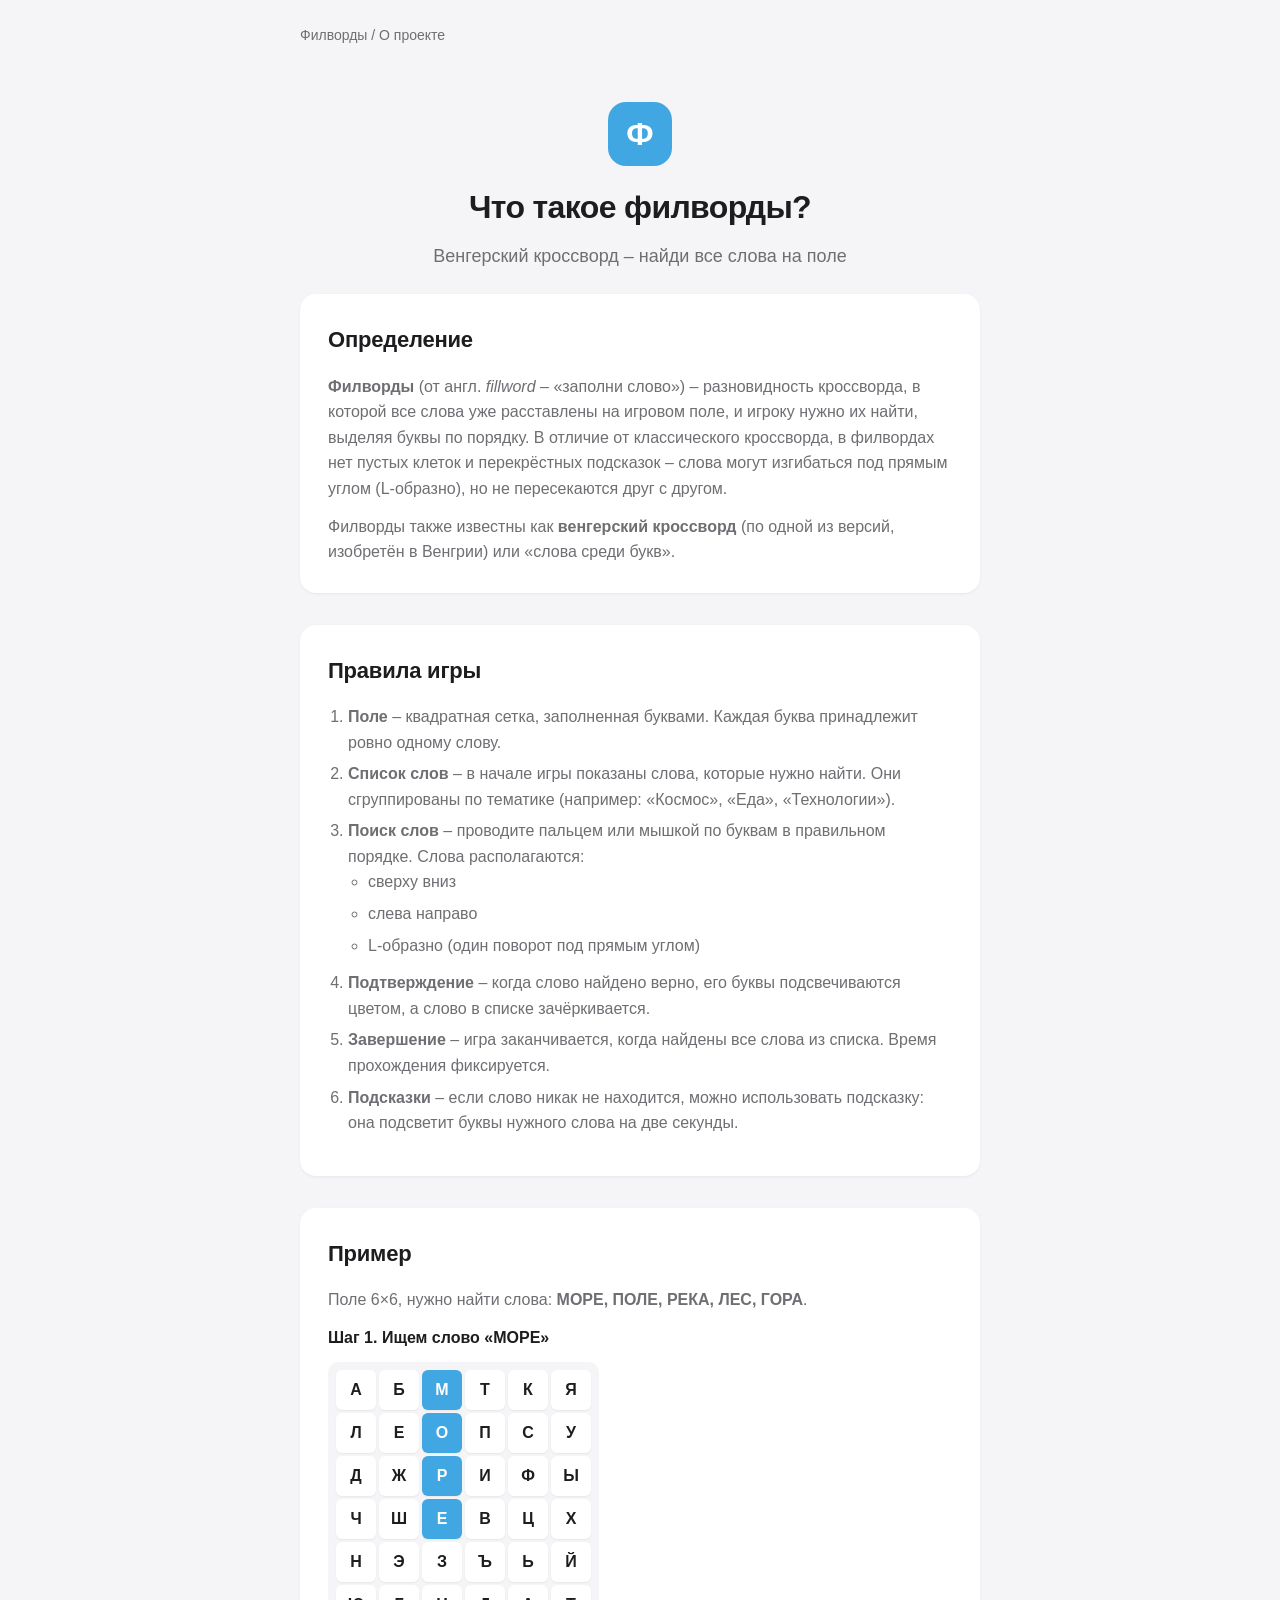
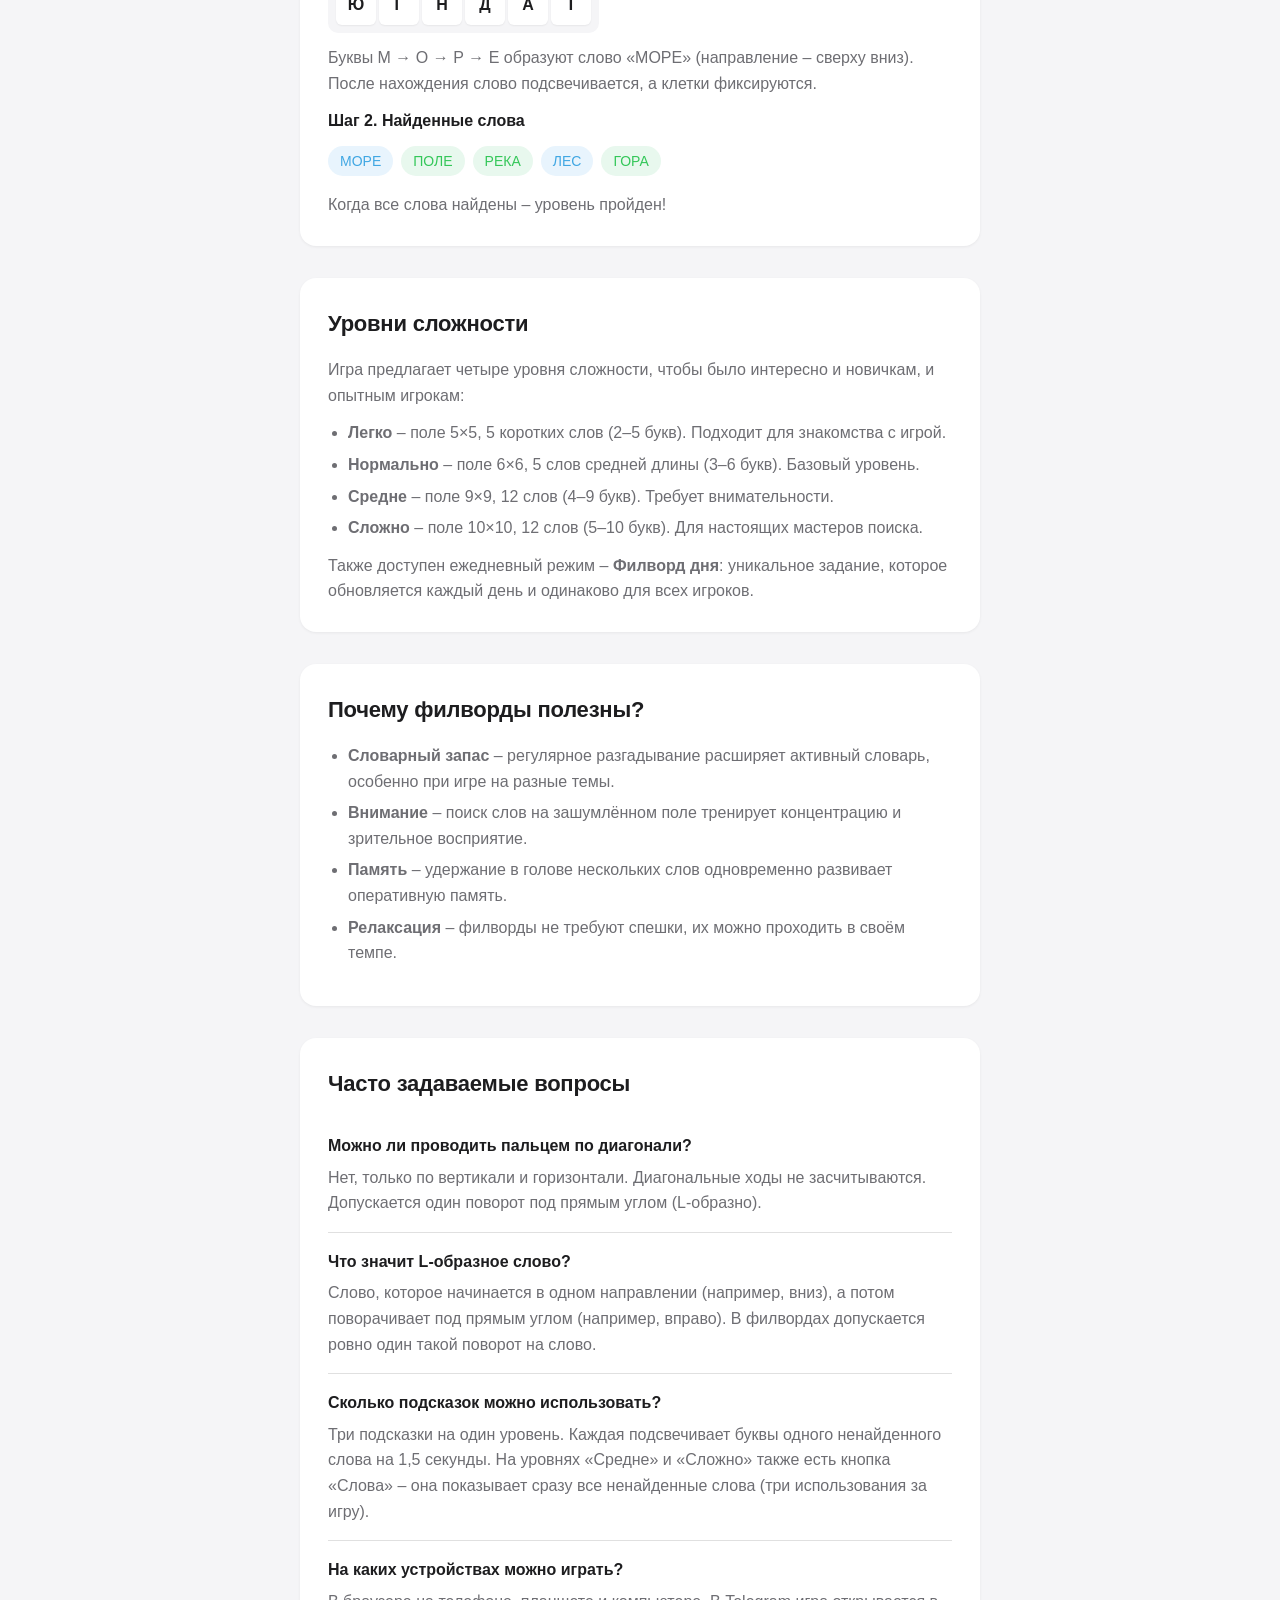
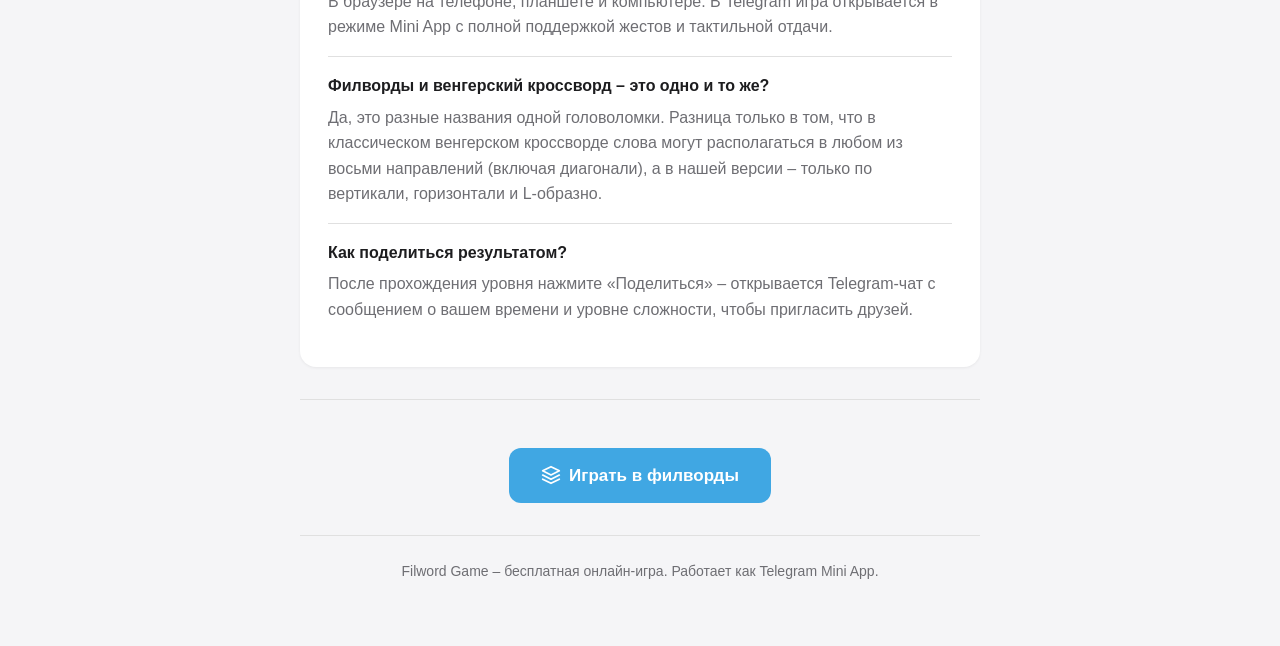
==== about.html @ 89232f8a "Add files via upload" ====
<!DOCTYPE html>
<html lang="ru">
<head>
    <meta charset="UTF-8">
    <meta name="viewport" content="width=device-width, initial-scale=1.0">
    <title>Филворды – что это такое, правила игры и примеры</title>
    <meta name="description" content="Филворды (венгерский кроссворд) – головоломка, где нужно находить слова на поле из букв. Правила, примеры, советы для начинающих. Играйте бесплатно онлайн.">
    <meta name="keywords" content="филворды, что такое филворды, правила филвордов, венгерский кроссворд, филворды онлайн, найти слова на поле, игра слов">
    <meta name="robots" content="index, follow">
    <meta name="author" content="Filword Game">

    <!-- Open Graph -->
    <meta property="og:title" content="Филворды – что это такое, правила игры и примеры">
    <meta property="og:description" content="Филворды (венгерский кроссворд) – головоломка, где нужно находить слова на поле из букв. Правила, примеры, советы для начинающих.">
    <meta property="og:type" content="website">
    <meta property="og:url" content="https://mikekomkoff.github.io/filword-game/about.html">
    <meta property="og:image" content="https://mikekomkoff.github.io/filword-game/og-image.png">
    <meta property="og:locale" content="ru_RU">

    <!-- Twitter Card -->
    <meta name="twitter:card" content="summary_large_image">
    <meta name="twitter:title" content="Филворды – что это такое, правила игры и примеры">
    <meta name="twitter:description" content="Филворды (венгерский кроссворд) – головоломка, где нужно находить слова на поле из букв. Правила, примеры, советы для начинающих.">
    <meta name="twitter:image" content="https://mikekomkoff.github.io/filword-game/og-image.png">

    <style>
        :root {
            --bg: #f5f5f7;
            --card: #ffffff;
            --text: #1d1d1f;
            --text-secondary: #6e6e73;
            --accent: #40a7e3;
            --accent-hover: #3598d1;
            --border: #e0e0e0;
            --radius: 16px;
        }

        * { margin: 0; padding: 0; box-sizing: border-box; }

        body {
            font-family: -apple-system, BlinkMacSystemFont, 'Segoe UI', Roboto, 'Helvetica Neue', Arial, sans-serif;
            background: var(--bg);
            color: var(--text);
            line-height: 1.6;
            -webkit-font-smoothing: antialiased;
        }

        .container {
            max-width: 720px;
            margin: 0 auto;
            padding: 24px 20px;
        }

        /* Header */
        header {
            text-align: center;
            padding: 40px 0 24px;
        }

        .logo {
            display: inline-flex;
            align-items: center;
            justify-content: center;
            width: 64px;
            height: 64px;
            border-radius: 18px;
            background: var(--accent);
            color: #fff;
            font-size: 32px;
            font-weight: bold;
            margin-bottom: 16px;
        }

        h1 {
            font-size: 32px;
            font-weight: 700;
            letter-spacing: -0.02em;
            margin-bottom: 8px;
        }

        .subtitle {
            font-size: 18px;
            color: var(--text-secondary);
        }

        /* Cards */
        section { margin-bottom: 32px; }

        .card {
            background: var(--card);
            border-radius: var(--radius);
            padding: 28px;
            margin-bottom: 16px;
            box-shadow: 0 1px 3px rgba(0,0,0,0.06);
        }

        h2 {
            font-size: 22px;
            font-weight: 600;
            margin-bottom: 16px;
            letter-spacing: -0.01em;
        }

        h3 {
            font-size: 17px;
            font-weight: 600;
            margin: 20px 0 8px;
            color: var(--text);
        }

        p { margin-bottom: 12px; color: var(--text-secondary); }
        p:last-child { margin-bottom: 0; }
        a { color: var(--accent); text-decoration: none; }
        a:hover { text-decoration: underline; }

        ul, ol {
            margin: 0 0 12px 20px;
            color: var(--text-secondary);
        }
        li { margin-bottom: 6px; }

        /* Example grid */
        .example-title {
            font-weight: 600;
            margin-bottom: 12px;
            color: var(--text);
        }

        .example-grid {
            display: inline-grid;
            grid-template-columns: repeat(6, 40px);
            gap: 3px;
            background: var(--bg);
            padding: 8px;
            border-radius: 10px;
            margin-bottom: 12px;
        }

        .example-grid .cell {
            width: 40px;
            height: 40px;
            display: flex;
            align-items: center;
            justify-content: center;
            background: var(--card);
            border-radius: 6px;
            font-size: 16px;
            font-weight: 600;
            color: var(--text);
            box-shadow: 0 1px 2px rgba(0,0,0,0.06);
        }

        .example-grid .cell.highlight {
            background: var(--accent);
            color: #fff;
        }

        .example-grid .cell.highlight2 {
            background: #34c759;
            color: #fff;
        }

        .example-words {
            display: flex;
            flex-wrap: wrap;
            gap: 8px;
            margin-bottom: 16px;
        }

        .example-words .tag {
            padding: 4px 12px;
            border-radius: 20px;
            font-size: 14px;
            font-weight: 500;
        }

        .example-words .tag.blue { background: #e8f4fd; color: var(--accent); }
        .example-words .tag.green { background: #e8f8ee; color: #34c759; }

        /* CTA */
        .cta {
            text-align: center;
            padding: 16px 0 32px;
        }

        .cta-btn {
            display: inline-flex;
            align-items: center;
            gap: 8px;
            padding: 14px 32px;
            border-radius: 12px;
            background: var(--accent);
            color: #fff;
            font-size: 17px;
            font-weight: 600;
            border: none;
            cursor: pointer;
            transition: background 0.2s;
            text-decoration: none;
        }

        .cta-btn:hover {
            background: var(--accent-hover);
            text-decoration: none;
        }

        /* FAQ */
        .faq-item {
            border-bottom: 1px solid var(--border);
            padding: 16px 0;
        }

        .faq-item:last-child { border-bottom: none; }

        .faq-q {
            font-weight: 600;
            margin-bottom: 6px;
            color: var(--text);
        }

        .faq-a { color: var(--text-secondary); }

        /* Footer */
        footer {
            text-align: center;
            padding: 24px 0 40px;
            font-size: 14px;
            color: var(--text-secondary);
            border-top: 1px solid var(--border);
        }

        footer a { color: var(--text-secondary); }

        /* Breadcrumbs */
        .breadcrumbs {
            font-size: 14px;
            color: var(--text-secondary);
            margin-bottom: 16px;
        }

        .breadcrumbs a { color: var(--text-secondary); }

        /* Divider */
        .divider {
            height: 1px;
            background: var(--border);
            margin: 32px 0;
        }

        @media (max-width: 480px) {
            .container { padding: 16px; }
            h1 { font-size: 26px; }
            .card { padding: 20px; }
            .example-grid { grid-template-columns: repeat(6, 34px); }
            .example-grid .cell { width: 34px; height: 34px; font-size: 14px; }
        }
    </style>
</head>
<body>
    <div class="container">
        <nav class="breadcrumbs">
            <a href="/filword-game/">Филворды</a> / О проекте
        </nav>

        <header>
            <div class="logo">Ф</div>
            <h1>Что такое филворды?</h1>
            <p class="subtitle">Венгерский кроссворд – найди все слова на поле</p>
        </header>

        <!-- What is -->
        <section>
            <div class="card">
                <h2>Определение</h2>
                <p><strong>Филворды</strong> (от англ. <em>fillword</em> – «заполни слово») – разновидность кроссворда, в которой все слова уже расставлены на игровом поле, и игроку нужно их найти, выделяя буквы по порядку. В отличие от классического кроссворда, в филвордах нет пустых клеток и перекрёстных подсказок – слова могут изгибаться под прямым углом (L-образно), но не пересекаются друг с другом.</p>
                <p>Филворды также известны как <strong>венгерский кроссворд</strong> (по одной из версий, изобретён в Венгрии) или «слова среди букв».</p>
            </div>
        </section>

        <!-- Rules -->
        <section>
            <div class="card">
                <h2>Правила игры</h2>
                <ol>
                    <li><strong>Поле</strong> – квадратная сетка, заполненная буквами. Каждая буква принадлежит ровно одному слову.</li>
                    <li><strong>Список слов</strong> – в начале игры показаны слова, которые нужно найти. Они сгруппированы по тематике (например: «Космос», «Еда», «Технологии»).</li>
                    <li><strong>Поиск слов</strong> – проводите пальцем или мышкой по буквам в правильном порядке. Слова располагаются:
                        <ul>
                            <li>сверху вниз</li>
                            <li>слева направо</li>
                            <li>L-образно (один поворот под прямым углом)</li>
                        </ul>
                    </li>
                    <li><strong>Подтверждение</strong> – когда слово найдено верно, его буквы подсвечиваются цветом, а слово в списке зачёркивается.</li>
                    <li><strong>Завершение</strong> – игра заканчивается, когда найдены все слова из списка. Время прохождения фиксируется.</li>
                    <li><strong>Подсказки</strong> – если слово никак не находится, можно использовать подсказку: она подсветит буквы нужного слова на две секунды.</li>
                </ol>
            </div>
        </section>

        <!-- Example -->
        <section>
            <div class="card">
                <h2>Пример</h2>
                <p>Поле 6×6, нужно найти слова: <strong>МОРЕ, ПОЛЕ, РЕКА, ЛЕС, ГОРА</strong>.</p>

                <div class="example-title">Шаг 1. Ищем слово «МОРЕ»</div>
                <div class="example-grid">
                    <div class="cell">А</div>
                    <div class="cell">Б</div>
                    <div class="cell highlight">М</div>
                    <div class="cell">Т</div>
                    <div class="cell">К</div>
                    <div class="cell">Я</div>
                    <div class="cell">Л</div>
                    <div class="cell">Е</div>
                    <div class="cell highlight">О</div>
                    <div class="cell">П</div>
                    <div class="cell">С</div>
                    <div class="cell">У</div>
                    <div class="cell">Д</div>
                    <div class="cell">Ж</div>
                    <div class="cell highlight">Р</div>
                    <div class="cell">И</div>
                    <div class="cell">Ф</div>
                    <div class="cell">Ы</div>
                    <div class="cell">Ч</div>
                    <div class="cell">Ш</div>
                    <div class="cell highlight">Е</div>
                    <div class="cell">В</div>
                    <div class="cell">Ц</div>
                    <div class="cell">Х</div>
                    <div class="cell">Н</div>
                    <div class="cell">Э</div>
                    <div class="cell">З</div>
                    <div class="cell">Ъ</div>
                    <div class="cell">Ь</div>
                    <div class="cell">Й</div>
                    <div class="cell">Ю</div>
                    <div class="cell">Г</div>
                    <div class="cell">Н</div>
                    <div class="cell">Д</div>
                    <div class="cell">А</div>
                    <div class="cell">Т</div>
                </div>

                <p>Буквы М → О → Р → Е образуют слово «МОРЕ» (направление – сверху вниз). После нахождения слово подсвечивается, а клетки фиксируются.</p>

                <div class="example-title">Шаг 2. Найденные слова</div>
                <div class="example-words">
                    <span class="tag blue">МОРЕ</span>
                    <span class="tag green">ПОЛЕ</span>
                    <span class="tag green">РЕКА</span>
                    <span class="tag blue">ЛЕС</span>
                    <span class="tag green">ГОРА</span>
                </div>

                <p>Когда все слова найдены – уровень пройден!</p>
            </div>
        </section>

        <!-- Difficulty levels -->
        <section>
            <div class="card">
                <h2>Уровни сложности</h2>
                <p>Игра предлагает четыре уровня сложности, чтобы было интересно и новичкам, и опытным игрокам:</p>
                <ul>
                    <li><strong>Легко</strong> – поле 5×5, 5 коротких слов (2–5 букв). Подходит для знакомства с игрой.</li>
                    <li><strong>Нормально</strong> – поле 6×6, 5 слов средней длины (3–6 букв). Базовый уровень.</li>
                    <li><strong>Средне</strong> – поле 9×9, 12 слов (4–9 букв). Требует внимательности.</li>
                    <li><strong>Сложно</strong> – поле 10×10, 12 слов (5–10 букв). Для настоящих мастеров поиска.</li>
                </ul>
                <p>Также доступен ежедневный режим – <strong>Филворд дня</strong>:
                уникальное задание, которое обновляется каждый день и одинаково для всех игроков.</p>
            </div>
        </section>

        <!-- Why play -->
        <section>
            <div class="card">
                <h2>Почему филворды полезны?</h2>
                <ul>
                    <li><strong>Словарный запас</strong> – регулярное разгадывание расширяет активный словарь, особенно при игре на разные темы.</li>
                    <li><strong>Внимание</strong> – поиск слов на зашумлённом поле тренирует концентрацию и зрительное восприятие.</li>
                    <li><strong>Память</strong> – удержание в голове нескольких слов одновременно развивает оперативную память.</li>
                    <li><strong>Релаксация</strong> – филворды не требуют спешки, их можно проходить в своём темпе.</li>
                </ul>
            </div>
        </section>

        <!-- FAQ -->
        <section>
            <div class="card">
                <h2>Часто задаваемые вопросы</h2>

                <div class="faq-item">
                    <div class="faq-q">Можно ли проводить пальцем по диагонали?</div>
                    <div class="faq-a">Нет, только по вертикали и горизонтали. Диагональные ходы не засчитываются. Допускается один поворот под прямым углом (L-образно).</div>
                </div>

                <div class="faq-item">
                    <div class="faq-q">Что значит L-образное слово?</div>
                    <div class="faq-a">Слово, которое начинается в одном направлении (например, вниз), а потом поворачивает под прямым углом (например, вправо). В филвордах допускается ровно один такой поворот на слово.</div>
                </div>

                <div class="faq-item">
                    <div class="faq-q">Сколько подсказок можно использовать?</div>
                    <div class="faq-a">Три подсказки на один уровень. Каждая подсвечивает буквы одного ненайденного слова на 1,5 секунды. На уровнях «Средне» и «Сложно» также есть кнопка «Слова» – она показывает сразу все ненайденные слова (три использования за игру).</div>
                </div>

                <div class="faq-item">
                    <div class="faq-q">На каких устройствах можно играть?</div>
                    <div class="faq-a">В браузере на телефоне, планшете и компьютере. В Telegram игра открывается в режиме Mini App с полной поддержкой жестов и тактильной отдачи.</div>
                </div>

                <div class="faq-item">
                    <div class="faq-q">Филворды и венгерский кроссворд – это одно и то же?</div>
                    <div class="faq-a">Да, это разные названия одной головоломки. Разница только в том, что в классическом венгерском кроссворде слова могут располагаться в любом из восьми направлений (включая диагонали), а в нашей версии – только по вертикали, горизонтали и L-образно.</div>
                </div>

                <div class="faq-item">
                    <div class="faq-q">Как поделиться результатом?</div>
                    <div class="faq-a">После прохождения уровня нажмите «Поделиться» – открывается Telegram-чат с сообщением о вашем времени и уровне сложности, чтобы пригласить друзей.</div>
                </div>
            </div>
        </section>

        <div class="divider"></div>

        <div class="cta">
            <a href="https://mikekomkoff.github.io/filword-game/" class="cta-btn">
                <svg width="20" height="20" viewBox="0 0 24 24" fill="none">
                    <path d="M12 2L2 7L12 12L22 7L12 2Z" stroke="currentColor" stroke-width="2" stroke-linecap="round" stroke-linejoin="round"/>
                    <path d="M2 17L12 22L22 17" stroke="currentColor" stroke-width="2" stroke-linecap="round" stroke-linejoin="round"/>
                    <path d="M2 12L12 17L22 12" stroke="currentColor" stroke-width="2" stroke-linecap="round" stroke-linejoin="round"/>
                </svg>
                Играть в филворды
            </a>
        </div>

        <footer>
            <p><a href="https://mikekomkoff.github.io/filword-game/">Filword Game</a> – бесплатная онлайн-игра. Работает как Telegram Mini App.</p>
        </footer>
    </div>
</body>
</html>
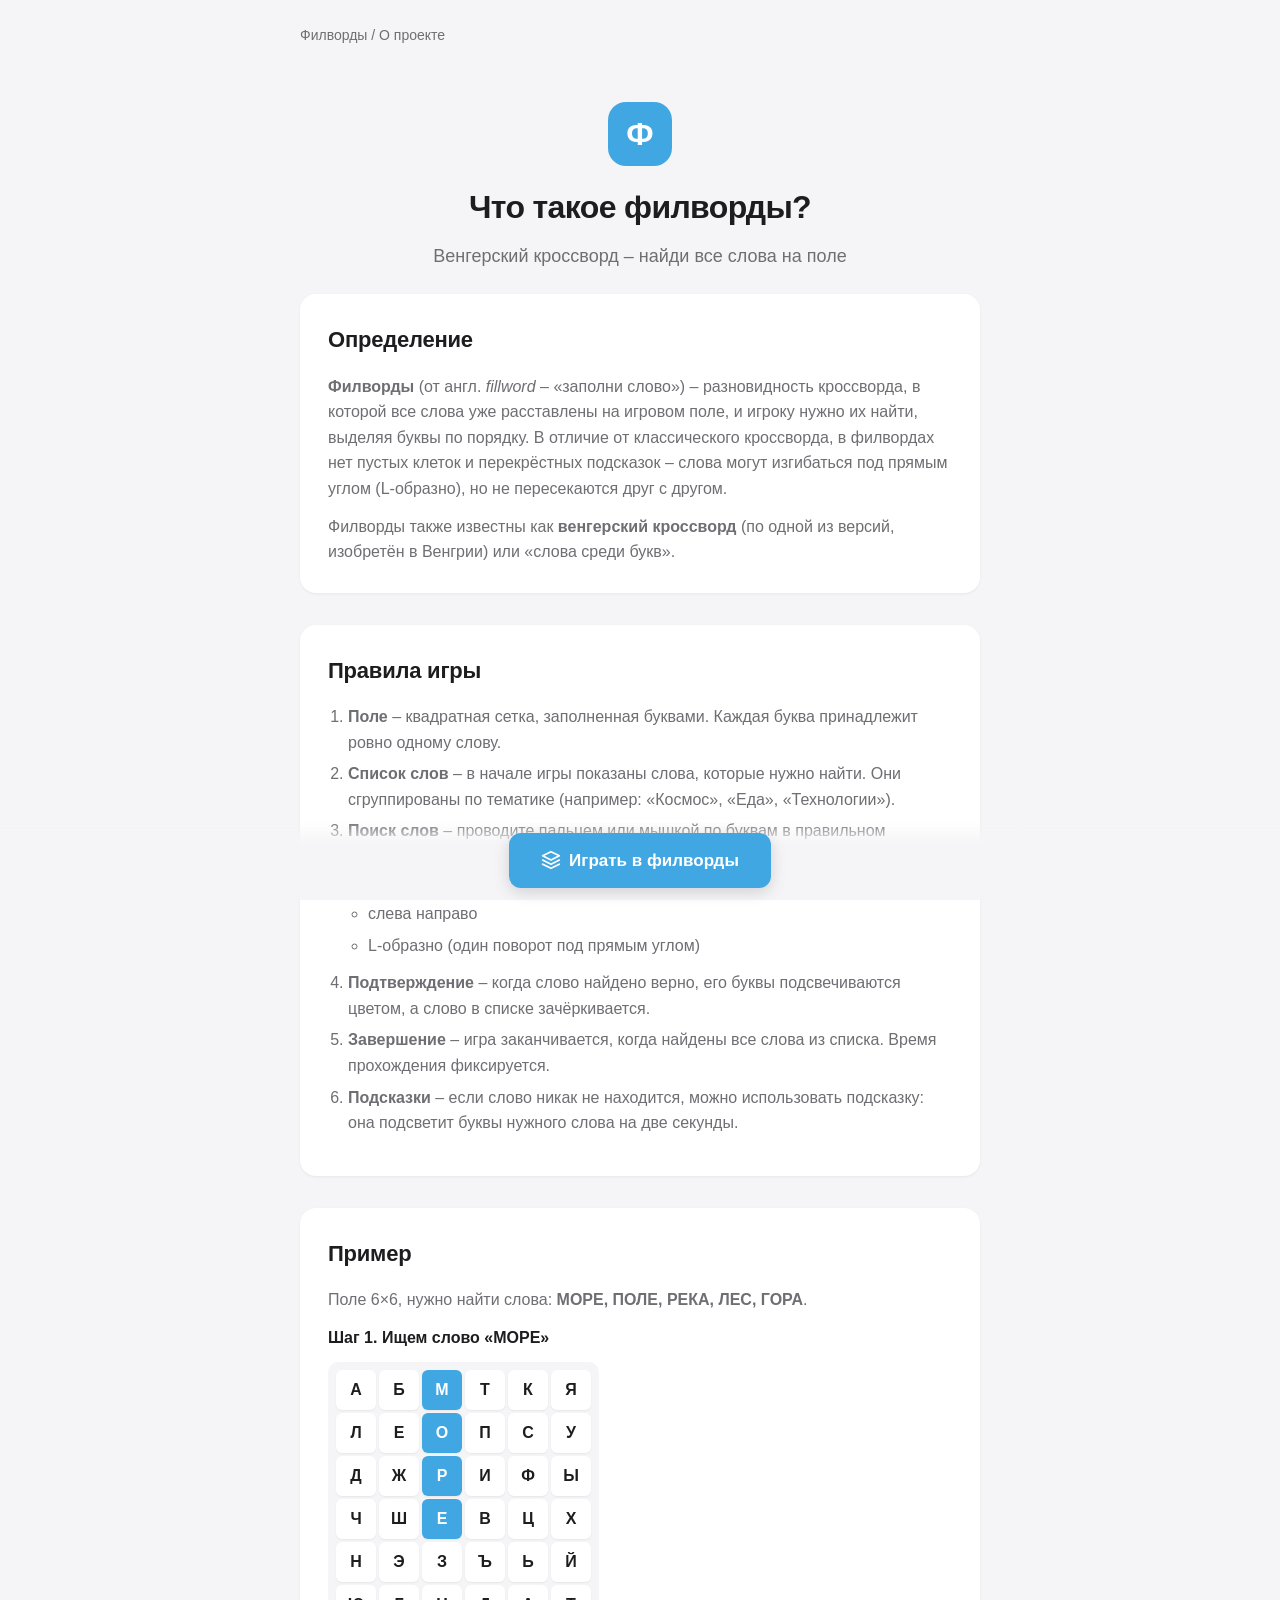
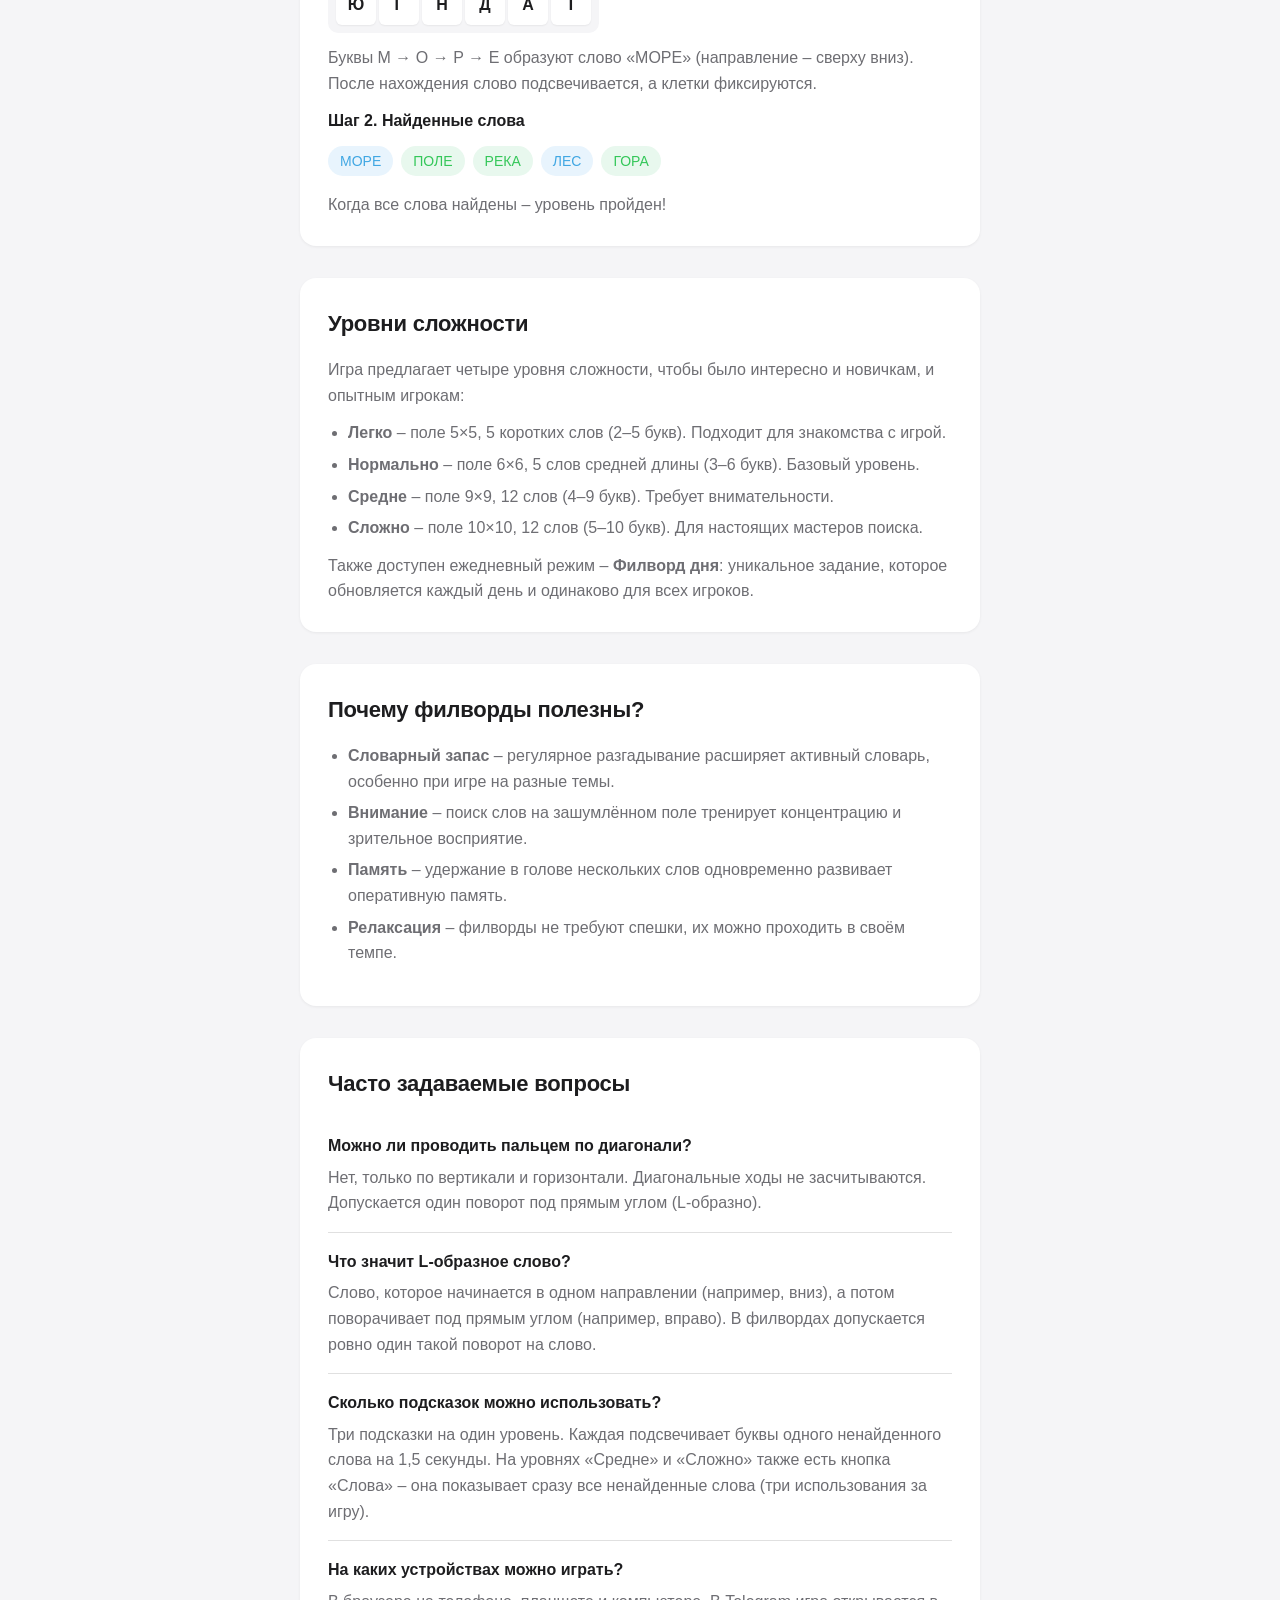
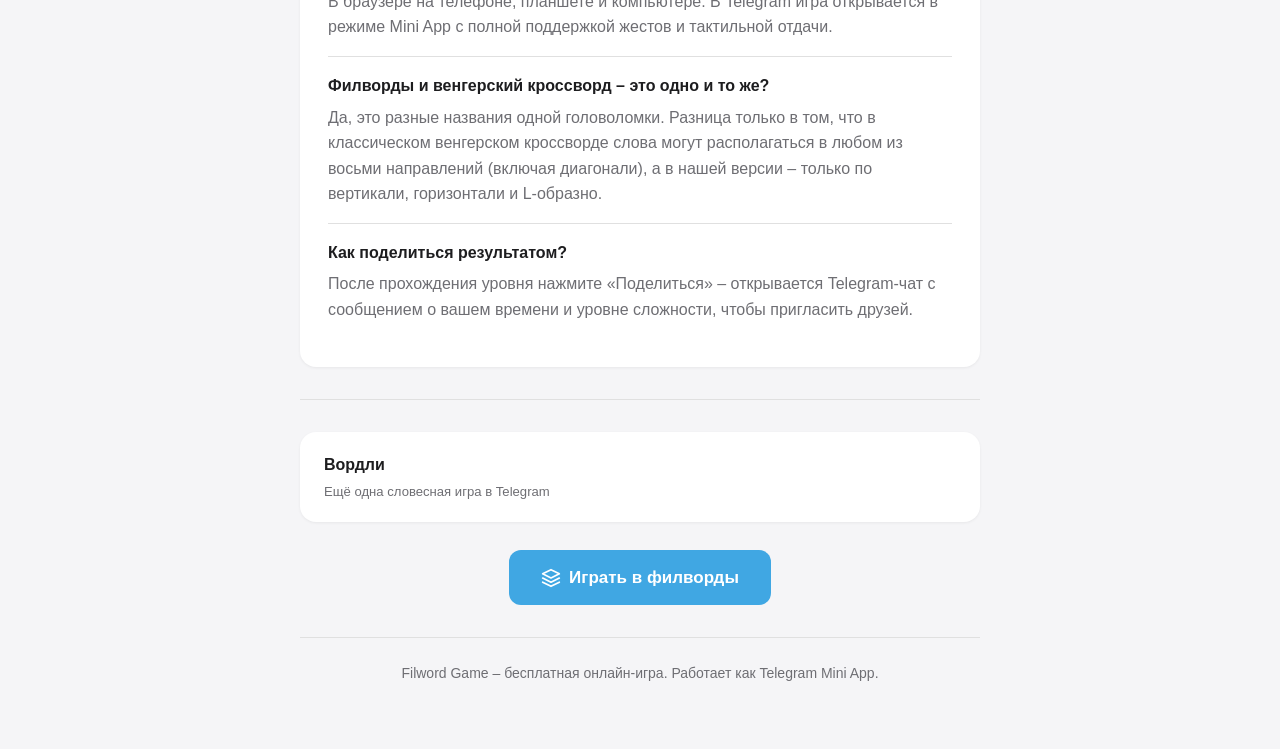
==== commit 48d18ee2: "Add files via upload" ====
--- a/about.html
+++ b/about.html
@@ -23,6 +23,7 @@
     <meta name="twitter:description" content="Филворды (венгерский кроссворд) – головоломка, где нужно находить слова на поле из букв. Правила, примеры, советы для начинающих.">
     <meta name="twitter:image" content="https://mikekomkoff.github.io/filword-game/og-image.png">
 
+    <script src="https://telegram.org/js/telegram-web-app.js"></script>
     <style>
         :root {
             --bg: #f5f5f7;
@@ -34,6 +35,20 @@
             --border: #e0e0e0;
             --radius: 16px;
         }
+
+        @media (prefers-color-scheme: dark) {
+            :root {
+                --bg: #000000;
+                --card: #1c1c1e;
+                --text: #ffffff;
+                --text-secondary: #8e8e93;
+                --border: #38383a;
+                --accent: #40a7e3;
+                --accent-hover: #6bbaf5;
+            }
+        }
+
+        html, body { overflow: auto !important; height: auto !important; touch-action: pan-y !important; overscroll-behavior: auto !important; }
 
         * { margin: 0; padding: 0; box-sizing: border-box; }
 
@@ -176,6 +191,24 @@
 
         .example-words .tag.blue { background: #e8f4fd; color: var(--accent); }
         .example-words .tag.green { background: #e8f8ee; color: #34c759; }
+
+        .link-card {
+            display: block;
+            background: var(--card);
+            border-radius: var(--radius);
+            padding: 20px 24px;
+            margin-bottom: 12px;
+            text-decoration: none;
+            color: var(--text);
+            transition: opacity 0.15s;
+            box-shadow: 0 1px 3px rgba(0,0,0,0.06);
+        }
+
+        .link-card:active { opacity: 0.7; }
+
+        .link-title { font-weight: 700; font-size: 1rem; margin-bottom: 4px; }
+
+        .link-desc { font-size: 0.82rem; color: var(--text-secondary); }
 
         /* CTA */
         .cta {
@@ -202,6 +235,31 @@
         .cta-btn:hover {
             background: var(--accent-hover);
             text-decoration: none;
+        }
+
+        .cta-fixed {
+            position: fixed;
+            bottom: 0;
+            left: 0;
+            right: 0;
+            display: flex;
+            justify-content: center;
+            padding: 12px 16px calc(12px + env(safe-area-inset-bottom, 0px));
+            background: linear-gradient(transparent, var(--bg) 30%);
+            z-index: 100;
+            pointer-events: none;
+            transition: opacity 0.3s, transform 0.3s;
+        }
+
+        .cta-fixed.hidden {
+            opacity: 0;
+            transform: translateY(20px);
+            pointer-events: none;
+        }
+
+        .cta-fixed .cta-btn {
+            pointer-events: auto;
+            box-shadow: 0 4px 16px rgba(0,0,0,0.15);
         }
 
         /* FAQ */
@@ -427,6 +485,11 @@
 
         <div class="divider"></div>
 
+        <a class="link-card" href="https://t.me/wordlegameru_bot" target="_blank">
+            <div class="link-title">Вордли</div>
+            <div class="link-desc">Ещё одна словесная игра в Telegram</div>
+        </a>
+
         <div class="cta">
             <a href="https://mikekomkoff.github.io/filword-game/" class="cta-btn">
                 <svg width="20" height="20" viewBox="0 0 24 24" fill="none">
@@ -442,5 +505,50 @@
             <p><a href="https://mikekomkoff.github.io/filword-game/">Filword Game</a> – бесплатная онлайн-игра. Работает как Telegram Mini App.</p>
         </footer>
     </div>
+    <div class="cta-fixed" id="ctaFixed">
+        <a href="https://mikekomkoff.github.io/filword-game/" class="cta-btn">
+            <svg width="20" height="20" viewBox="0 0 24 24" fill="none">
+                <path d="M12 2L2 7L12 12L22 7L12 2Z" stroke="currentColor" stroke-width="2" stroke-linecap="round" stroke-linejoin="round"/>
+                <path d="M2 17L12 22L22 17" stroke="currentColor" stroke-width="2" stroke-linecap="round" stroke-linejoin="round"/>
+                <path d="M2 12L12 17L22 12" stroke="currentColor" stroke-width="2" stroke-linecap="round" stroke-linejoin="round"/>
+            </svg>
+            Играть в филворды
+        </a>
+    </div>
+    <script>
+        function applyTelegramTheme() {
+            if (window.Telegram && Telegram.WebApp && Telegram.WebApp.themeParams) {
+                const t = Telegram.WebApp.themeParams;
+                const r = document.documentElement;
+                if (t.bg_color) r.style.setProperty('--bg', t.bg_color);
+                if (t.section_bg_color) r.style.setProperty('--card', t.section_bg_color);
+                if (t.text_color) r.style.setProperty('--text', t.text_color);
+                if (t.hint_color) r.style.setProperty('--text-secondary', t.hint_color);
+                if (t.accent_text_color) r.style.setProperty('--accent', t.accent_text_color);
+                if (t.accent_text_color) r.style.setProperty('--accent-hover', t.accent_text_color);
+                if (t.section_separator_color) r.style.setProperty('--border', t.section_separator_color);
+            }
+        }
+        applyTelegramTheme();
+        if (Telegram && Telegram.WebApp) {
+            Telegram.WebApp.onEvent('themeChanged', applyTelegramTheme);
+        }
+
+        (function () {
+            var btn = document.getElementById('ctaFixed');
+            var footer = document.querySelector('footer');
+            function check() {
+                if (!footer) return;
+                var rect = footer.getBoundingClientRect();
+                if (rect.top < window.innerHeight + 40) {
+                    btn.classList.add('hidden');
+                } else {
+                    btn.classList.remove('hidden');
+                }
+            }
+            window.addEventListener('scroll', check, { passive: true });
+            check();
+        })();
+    </script>
 </body>
 </html>
